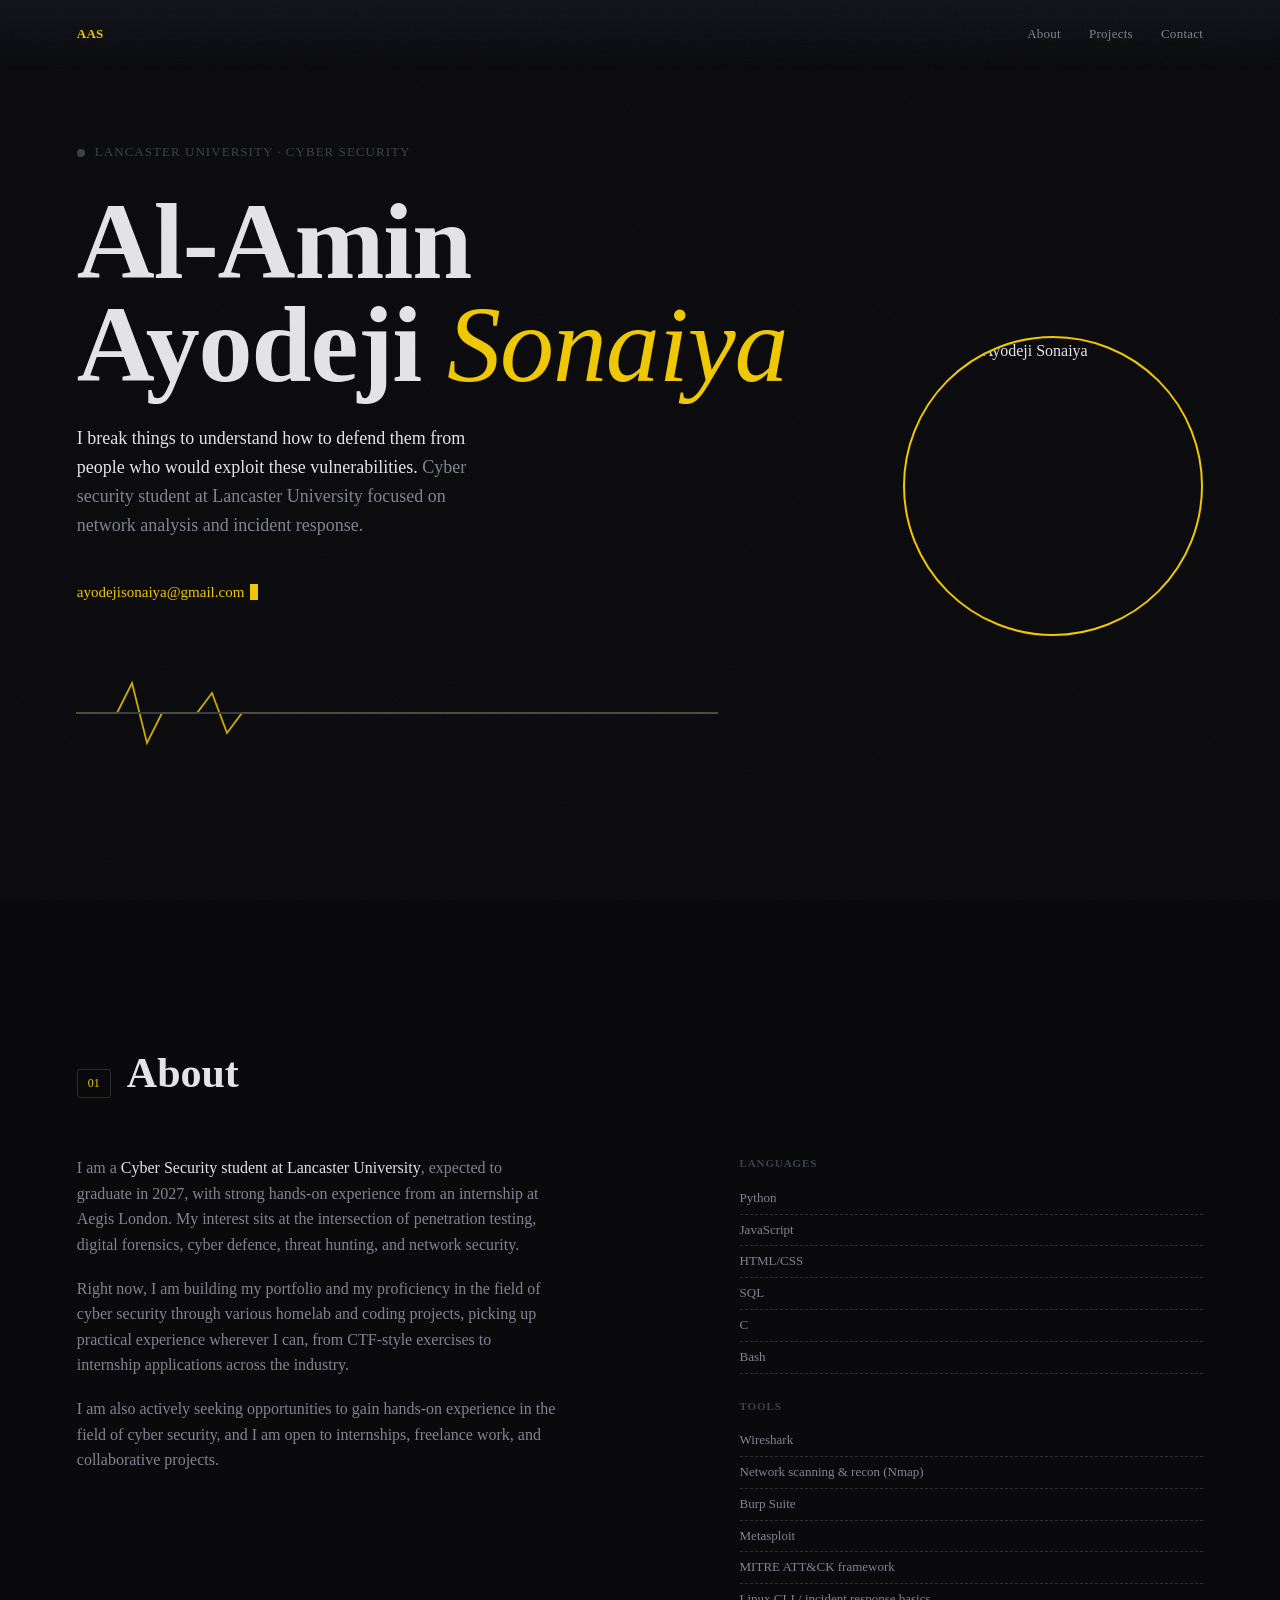
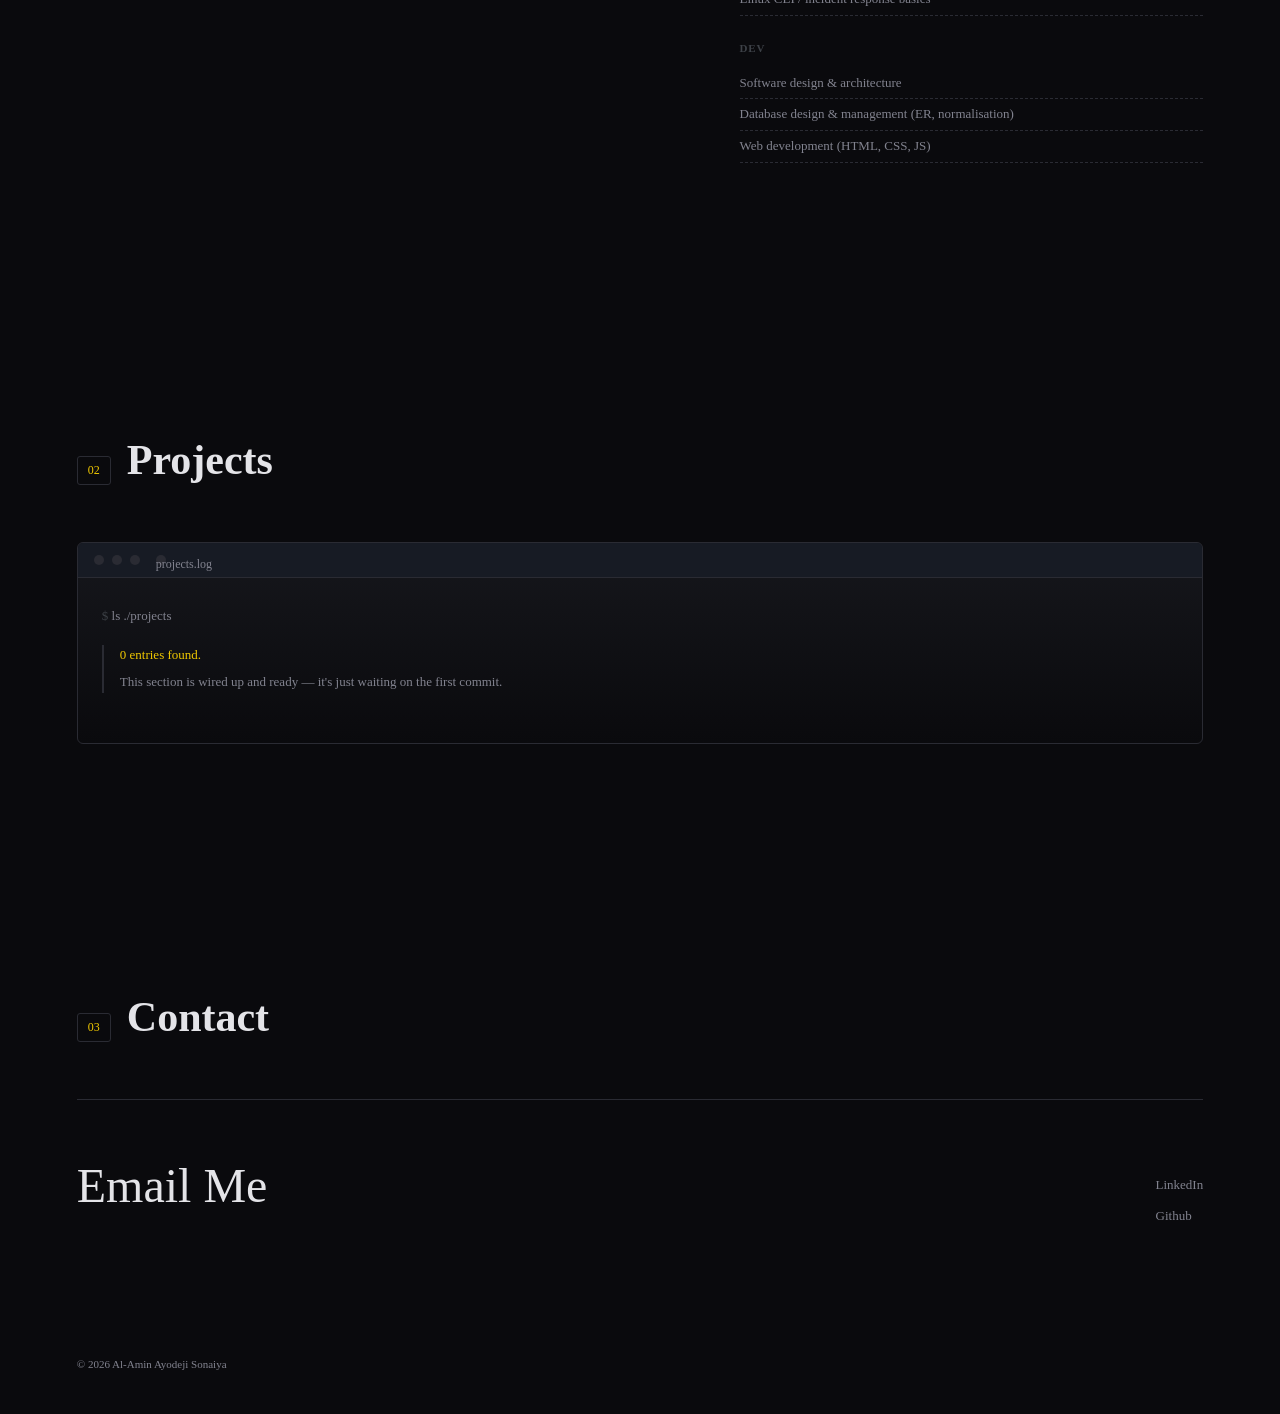
==== index.html @ 7cd94fd4 "Create index.html for personal portfolio This HTML file serves as a personal portfolio for Al-Amin A" ====
<!DOCTYPE html>
<html lang="en">
<head>
<meta charset="UTF-8">
<meta name="viewport" content="width=device-width, initial-scale=1.0">
<title>Al-Amin Ayodeji Sonaiya</title>
<link rel="preconnect" href="https://fonts.googleapis.com">
<link href="https://fonts.googleapis.com/css2?family=JetBrains+Mono:wght@400;500;700&family=Fraunces:opsz,wght@9..144,400;9..144,600;9..144,700&family=Inter:wght@400;500;600&display=swap" rel="stylesheet">
<link rel="stylesheet" href="style.css">
</head>
<body>

<div class="noise"></div>

<nav>
  <div class="logo">AAS</div>
  <div class="links">
    <a href="#about">About</a>
    <a href="#projects">Projects</a>
    <a href="#contact">Contact</a>
  </div>
</nav>

<section class="hero">
  <div class="eyebrow">Lancaster University · Cyber Security</div>
  
  <div class="hero-row">
    <div class="hero-text">
      <h1 class="name">Al-Amin Ayodeji <em>Sonaiya</em></h1>
      <p class="hero-sub">
        <strong>I break things to understand how to defend them from people who would exploit these vulnerabilities.</strong>
        Cyber security student at Lancaster University focused on network analysis and incident response.
      </p>
      <div class="terminal-line">
        <span class="prompt">ayodejisonaiya@gmail.com</span><span class="cursor"></span>
      </div>
      <div class="signature">
        <svg viewBox="0 0 640 90" preserveAspectRatio="none">
          <path id="wave-security" d="M0,45 L40,45 L55,15 L70,75 L85,45 L120,45 L135,25 L150,65 L165,45 L640,45" />
          <path class="secondary" id="wave-decrypt" d="M0,45" />
        </svg>
      </div>
    </div>

    <img src="IMG_3480.JPG" alt="Al-Amin Ayodeji Sonaiya" class="profile-pic">
  </div>
</section>

<section id="about">
  <div class="section-head">
    <span class="tag">01</span>
    <h2>About</h2>
  </div>
  <div class="about-grid">
    <div>
      <p>I am a <strong>Cyber Security student at Lancaster University</strong>, expected to graduate in 2027, with strong hands-on experience from an internship at Aegis London. My interest sits at the intersection of penetration testing, digital forensics, cyber defence, threat hunting, and network security.</p>
      <p>Right now, I am building my portfolio and my proficiency in the field of cyber security through various homelab and coding projects, picking up practical experience wherever I can, from CTF-style exercises to internship applications across the industry.</p>
      <p>I am also actively seeking opportunities to gain hands-on experience in the field of cyber security, and I am open to internships, freelance work, and collaborative projects.</p>
    </div>
    <div class="stack-list">
      <div class="stack-group">
        <h4>Languages</h4>
        <ul>
          <li>Python</li>
          <li>JavaScript</li>
          <li>HTML/CSS</li>
          <li>SQL</li>
          <li>C</li>
          <li>Bash</li>
        </ul>
      </div>
      <div class="stack-group">
        <h4>Tools</h4>
        <ul>
          <li>Wireshark</li>
          <li>Network scanning & recon (Nmap)</li>
          <li>Burp Suite</li>
          <li>Metasploit</li>
          <li>MITRE ATT&CK framework</li>
          <li>Linux CLI / incident response basics</li>
        </ul>
      </div>
      <div class="stack-group">
        <h4>Dev</h4>
        <ul>
          <li>Software design & architecture</li>
          <li>Database design & management (ER, normalisation)</li>
          <li>Web development (HTML, CSS, JS)</li>
        </ul>
      </div>
    </div>
  </div>
</section>

<section id="projects">
  <div class="section-head">
    <span class="tag">02</span>
    <h2>Projects</h2>
  </div>

  <div class="empty-console">
    <div class="console-bar">
      <span></span><span></span><span></span>
      <span class="title">projects.log</span>
    </div>
    <div class="console-body">
      <div class="line"><span class="p">$</span> ls ./projects</div>
      <div class="result">
        <div class="line"><span class="amber">0 entries found.</span></div>
        <div class="line">This section is wired up and ready — it's just waiting on the first commit.</div>
      </div>
    </div>
  </div>

  <!--
    When you're ready to add a project, copy this block into a .project-grid
    container and duplicate the .project-card div per project:

    <div class="project-grid">
      <div class="project-card">
        <div class="num">01</div>
        <h3>Project Name</h3>
        <p>One-line description of what it does and what you used.</p>
      </div>
    </div>
  -->
</section>

<section id="contact">
  <div class="section-head">
    <span class="tag">03</span>
    <h2>Contact</h2>
  </div>
  <div class="contact-block">
    <a class="big" href="mailto:ayodejisonaiya@gmail.com">Email Me</a>
    <div class="contact-links">
      <a href="https://www.linkedin.com/in/ayodeji-sonaiya-b5b19b219" target="_blank">LinkedIn</a>
      <a href="https://github.com/Deji21-ops" target="_blank">Github</a>
    </div>
  </div>
</section>

<footer>
  <span>© 2026 Al-Amin Ayodeji Sonaiya</span>
</footer>

<script src="script.js"></script>

</body>
</html>
---- style.css ----
:root {
    --bg: #0a0a0d;          /* near-black, cooler than current charcoal */
    --bg-panel: #16171c;    /* gunmetal panel */
    --bg-panel-2: #1c1d2366;
    --line: #2a2b33;        /* cold grey border instead of blue-grey */
    --text: #e4e4e8;        /* cooler off-white */
    --text-dim: #82838f;    /* steel grey */
    --amber: #f0c800;       /* Bat-signal yellow, replaces amber */
    --teal: #3d4147;        /* swap teal for a dark slate accent */
}

  * { margin: 0; padding: 0; box-sizing: border-box; }

  body {
    background: var(--bg);
    color: var(--text);
    font-family: var(--body);
    line-height: 1.6;
    overflow-x: hidden;
  }

  ::selection { background: var(--amber); color: var(--bg); }

  a { color: inherit; }

  .noise {
    position: fixed;
    inset: 0;
    pointer-events: none;
    opacity: 0.035;
    z-index: 999;
    background-image: url("data:image/svg+xml,%3Csvg xmlns='http://www.w3.org/2000/svg'%3E%3Cfilter id='n'%3E%3CfeTurbulence type='fractalNoise' baseFrequency='0.9' numOctaves='2' stitchTiles='stitch'/%3E%3C/filter%3E%3Crect width='100%25' height='100%25' filter='url(%23n)'/%3E%3C/svg%3E");
  }

  nav {
    position: fixed;
    top: 0; left: 0; right: 0;
    display: flex;
    justify-content: space-between;
    align-items: center;
    padding: 24px 6vw;
    z-index: 100;
    font-family: var(--mono);
    font-size: 13px;
    letter-spacing: 0.02em;
    backdrop-filter: blur(8px);
    background: linear-gradient(to bottom, rgba(18,21,28,0.9), transparent);
  }

  nav .logo { color: var(--amber); font-weight: 700; }
  nav .links { display: flex; gap: 28px; }
  nav .links a { color: var(--text-dim); text-decoration: none; transition: color 0.2s; }
  nav .links a:hover { color: var(--amber); }

  section { padding: 140px 6vw 100px; position: relative; }

  /* HERO */
  .hero {
    min-height: 100svh;
    display: flex;
    flex-direction: column;
    justify-content: center;
    padding-top: 100px;
  }

  .eyebrow {
    font-family: var(--mono);
    font-size: 13px;
    color: var(--teal);
    letter-spacing: 0.08em;
    text-transform: uppercase;
    display: flex;
    align-items: center;
    gap: 10px;
    margin-bottom: 28px;
  }

  .profile-pic {
    width: 140px;
    height: 140px;
    border-radius: 50%;
    object-fit: cover;
    border: 2px solid #4a4d57;
   /* box-shadow: 0 0 0 12px rgba(240, 200, 0, 0.25);*/
    margin-top: 24px;
}

  .eyebrow::before {
    content: '';
    width: 8px; height: 8px;
    background: var(--teal);
    border-radius: 50%;
    animation: pulse 2s infinite;
  }

  @keyframes pulse {
    0%, 100% { opacity: 1; }
    50% { opacity: 0.3; }
  }

  h1.name {
    font-family: var(--display);
    font-size: clamp(48px, 9vw, 108px);
    font-weight: 600;
    line-height: 0.95;
    letter-spacing: -0.01em;
    max-width: 14ch;
  }

  h1.name em {
    font-style: italic;
    font-weight: 400;
    color: var(--amber);
  }

  .hero-sub {
    margin-top: 28px;
    max-width: 46ch;
    font-size: 18px;
    color: var(--text-dim);
  }

  .hero-sub strong { color: var(--text); font-weight: 500; }

  .terminal-line {
    margin-top: 40px;
    font-family: var(--mono);
    font-size: 15px;
    color: var(--text-dim);
    display: flex;
    align-items: center;
    gap: 4px;
  }

  .terminal-line .prompt { color: var(--amber); }
  .terminal-line .cursor {
    display: inline-block;
    width: 8px; height: 16px;
    background: var(--amber);
    animation: blink 1s step-end infinite;
    margin-left: 2px;
  }

  @keyframes blink { 50% { opacity: 0; } }

  /* SIGNATURE: waveform-to-waveform SVG */
  .signature {
    margin-top: 64px;
    width: 100%;
    max-width: 640px;
    height: 90px;
  }

  .signature svg { width: 100%; height: 100%; overflow: visible; }
  .signature path {
    fill: none;
    stroke: var(--amber);
    stroke-width: 1.8;
    stroke-linecap: round;
    opacity: 0.85;
  }
  .signature path.secondary { stroke: var(--teal); opacity: 0.5; }

  /* SECTION HEADERS */
  .section-head {
    display: flex;
    align-items: baseline;
    gap: 16px;
    margin-bottom: 48px;
  }

  .section-head .tag {
    font-family: var(--mono);
    font-size: 12px;
    color: var(--amber);
    border: 1px solid var(--line);
    padding: 4px 10px;
    border-radius: 3px;
  }

  .section-head h2 {
    font-family: var(--display);
    font-size: clamp(28px, 4vw, 42px);
    font-weight: 600;
  }

  /* ABOUT */
  .about-grid {
    display: grid;
    grid-template-columns: 1.3fr 1fr;
    gap: 60px;
  }

  .about-grid p { color: var(--text-dim); font-size: 16px; margin-bottom: 18px; max-width: 60ch; }
  .about-grid p strong { color: var(--text); font-weight: 500; }

  .stack-list {
    font-family: var(--mono);
    font-size: 13px;
  }

  .stack-list .stack-group { margin-bottom: 24px; }
  .stack-list .stack-group h4 {
    color: var(--teal);
    font-size: 11px;
    text-transform: uppercase;
    letter-spacing: 0.08em;
    margin-bottom: 10px;
  }
  .stack-list ul { list-style: none; }
  .stack-list li {
    color: var(--text-dim);
    padding: 5px 0;
    border-bottom: 1px dashed var(--line);
  }

  /* PROJECTS - empty state */
  .empty-console {
    border: 1px solid var(--line);
    border-radius: 6px;
    background: linear-gradient(180deg, var(--bg-panel), var(--bg));
    font-family: var(--mono);
    font-size: 13px;
    overflow: hidden;
  }

  .console-bar {
    display: flex;
    align-items: center;
    gap: 8px;
    padding: 12px 16px;
    border-bottom: 1px solid var(--line);
    background: #171b24;
  }

  .console-bar span {
    width: 10px; height: 10px;
    border-radius: 50%;
    background: var(--line);
  }

  .console-bar .title { margin-left: 8px; color: var(--text-dim); font-size: 12px; }

  .console-body { padding: 28px 24px; color: var(--text-dim); }
  .console-body .line { margin-bottom: 6px; }
  .console-body .line .p { color: var(--teal); }
  .console-body .line .amber { color: var(--amber); }
  .console-body .result { margin: 18px 0 22px; padding-left: 16px; border-left: 2px solid var(--line); }
  .console-body .result strong { color: var(--text); }

  .empty-cta {
    display: inline-flex;
    align-items: center;
    gap: 8px;
    margin-top: 8px;
    font-family: var(--mono);
    font-size: 12px;
    color: var(--amber);
    border: 1px solid var(--amber);
    padding: 8px 14px;
    border-radius: 4px;
    text-decoration: none;
    transition: all 0.2s;
  }
  .empty-cta:hover { background: var(--amber); color: var(--bg); }

  /* project card template (hidden reference, reused via JS clone) */
  .project-grid {
    display: grid;
    grid-template-columns: repeat(auto-fill, minmax(280px, 1fr));
    gap: 20px;
    margin-top: 20px;
  }

  .project-card {
    border: 1px solid var(--line);
    border-radius: 6px;
    padding: 22px;
    background: var(--bg-panel);
    transition: transform 0.2s, border-color 0.2s;
  }
  .project-card:hover { transform: translateY(-3px); border-color: var(--amber); }
  .project-card .num { font-family: var(--mono); font-size: 11px; color: var(--teal); }
  .project-card h3 { font-family: var(--display); font-size: 20px; margin: 8px 0 8px; }
  .project-card p { color: var(--text-dim); font-size: 14px; }

  /* CONTACT */
  .contact-block {
    display: flex;
    justify-content: space-between;
    align-items: flex-end;
    flex-wrap: wrap;
    gap: 40px;
    border-top: 1px solid var(--line);
    padding-top: 48px;
  }

  .contact-block a.big {
    font-family: var(--display);
    font-size: clamp(28px, 5vw, 48px);
    text-decoration: none;
    border-bottom: 2px solid transparent;
    transition: border-color 0.2s, color 0.2s;
  }
  .contact-block a.big:hover { border-color: var(--amber); color: var(--amber); }

  .contact-links { display: flex; flex-direction: column; gap: 10px; font-family: var(--mono); font-size: 13px; }
  .contact-links a { color: var(--text-dim); text-decoration: none; }
  .contact-links a:hover { color: var(--teal); }

  footer {
    padding: 30px 6vw 40px;
    font-family: var(--mono);
    font-size: 11px;
    color: var(--text-dim);
    display: flex;
    justify-content: space-between;
  }

  @media (max-width: 720px) {
    .about-grid { grid-template-columns: 1fr; }
    nav .links { display: none; }
    .contact-block { flex-direction: column; align-items: flex-start; }
  }

  @media (prefers-reduced-motion: reduce) {
    * { animation: none !important; transition: none !important; }
  }

  :focus-visible {
    outline: 2px solid var(--amber);
    outline-offset: 3px;
  }

  .hero-row {
    display: flex;
    align-items: center;
    justify-content: space-between;
    gap: 48px;
}

.hero-text {
    flex: 1;
}

.profile-pic {
    width: 300px;
    height: 300px;
    border-radius: 50%;
    object-fit: cover;
    border: 2px solid var(--amber);
    flex-shrink: 0;
}
  @media (max-width: 720px) {
    .hero-row {
        flex-direction: column;
        align-items: flex-start;
    }
}
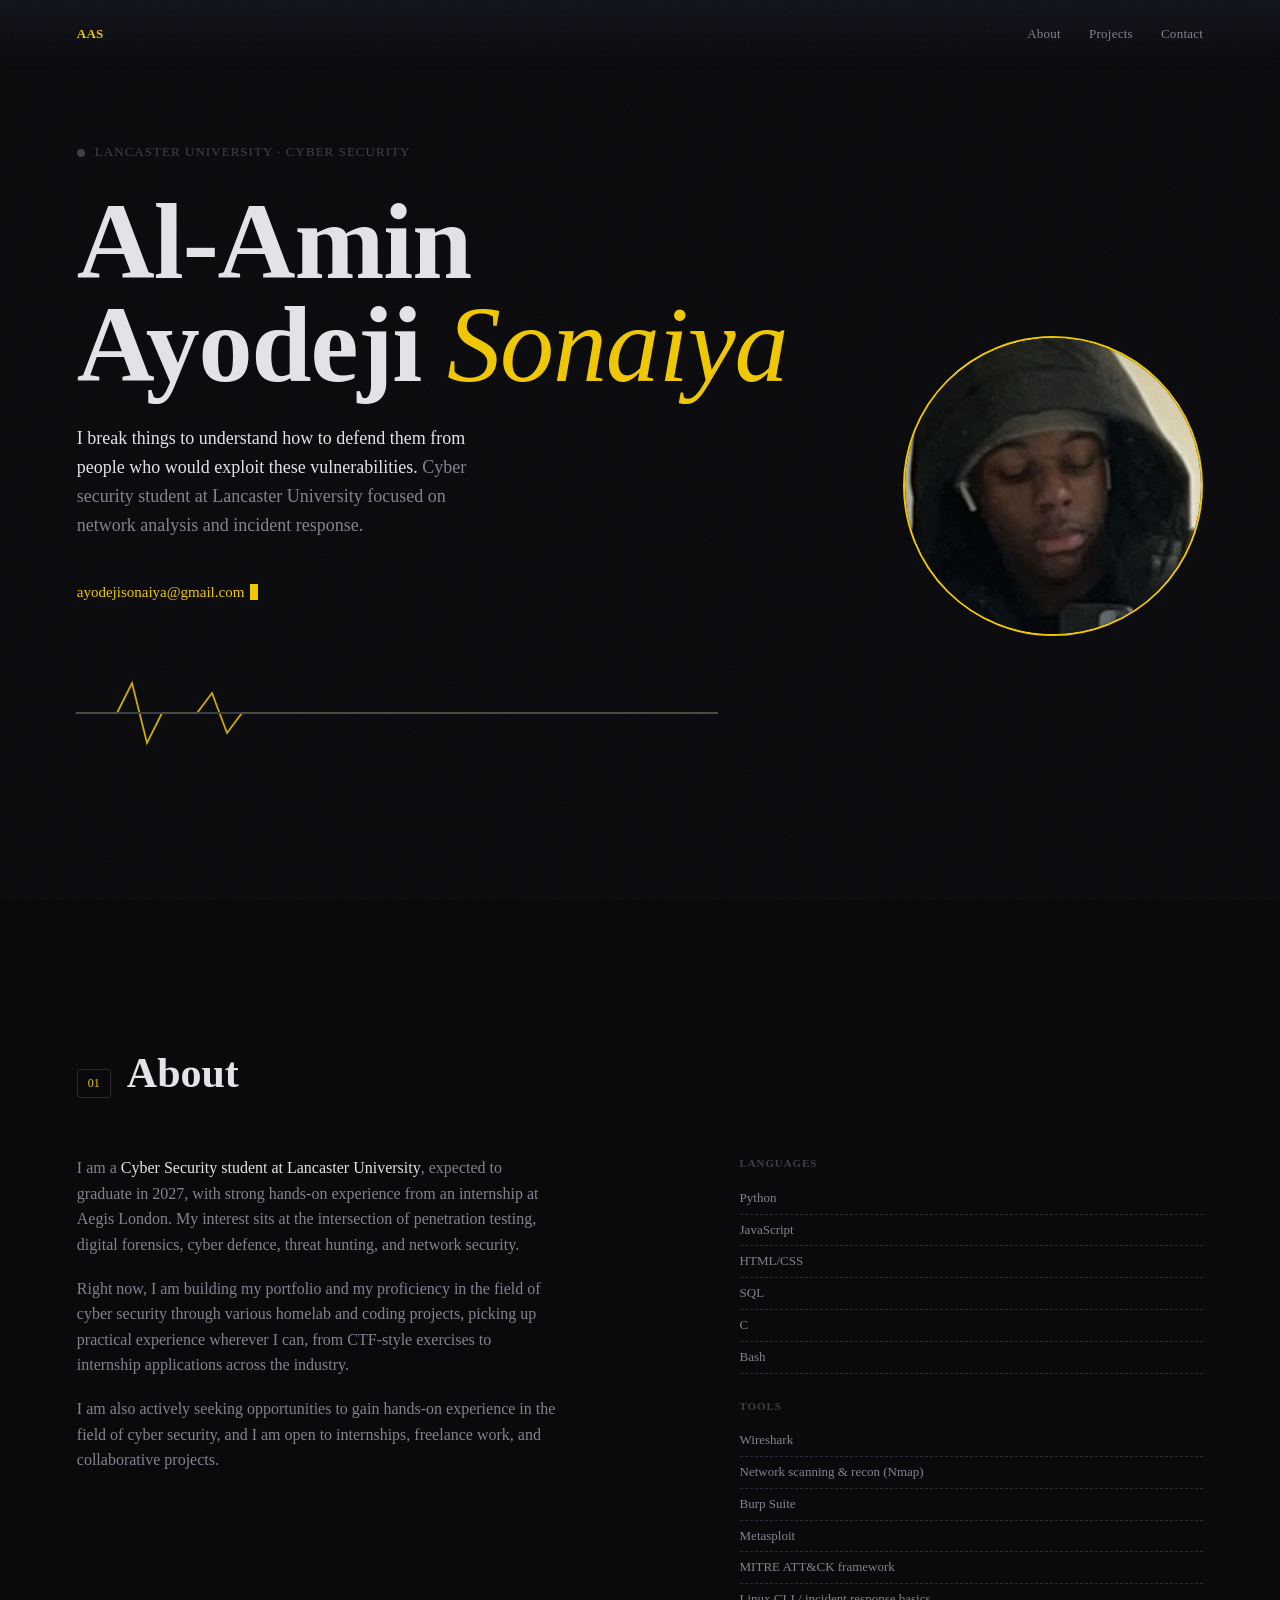
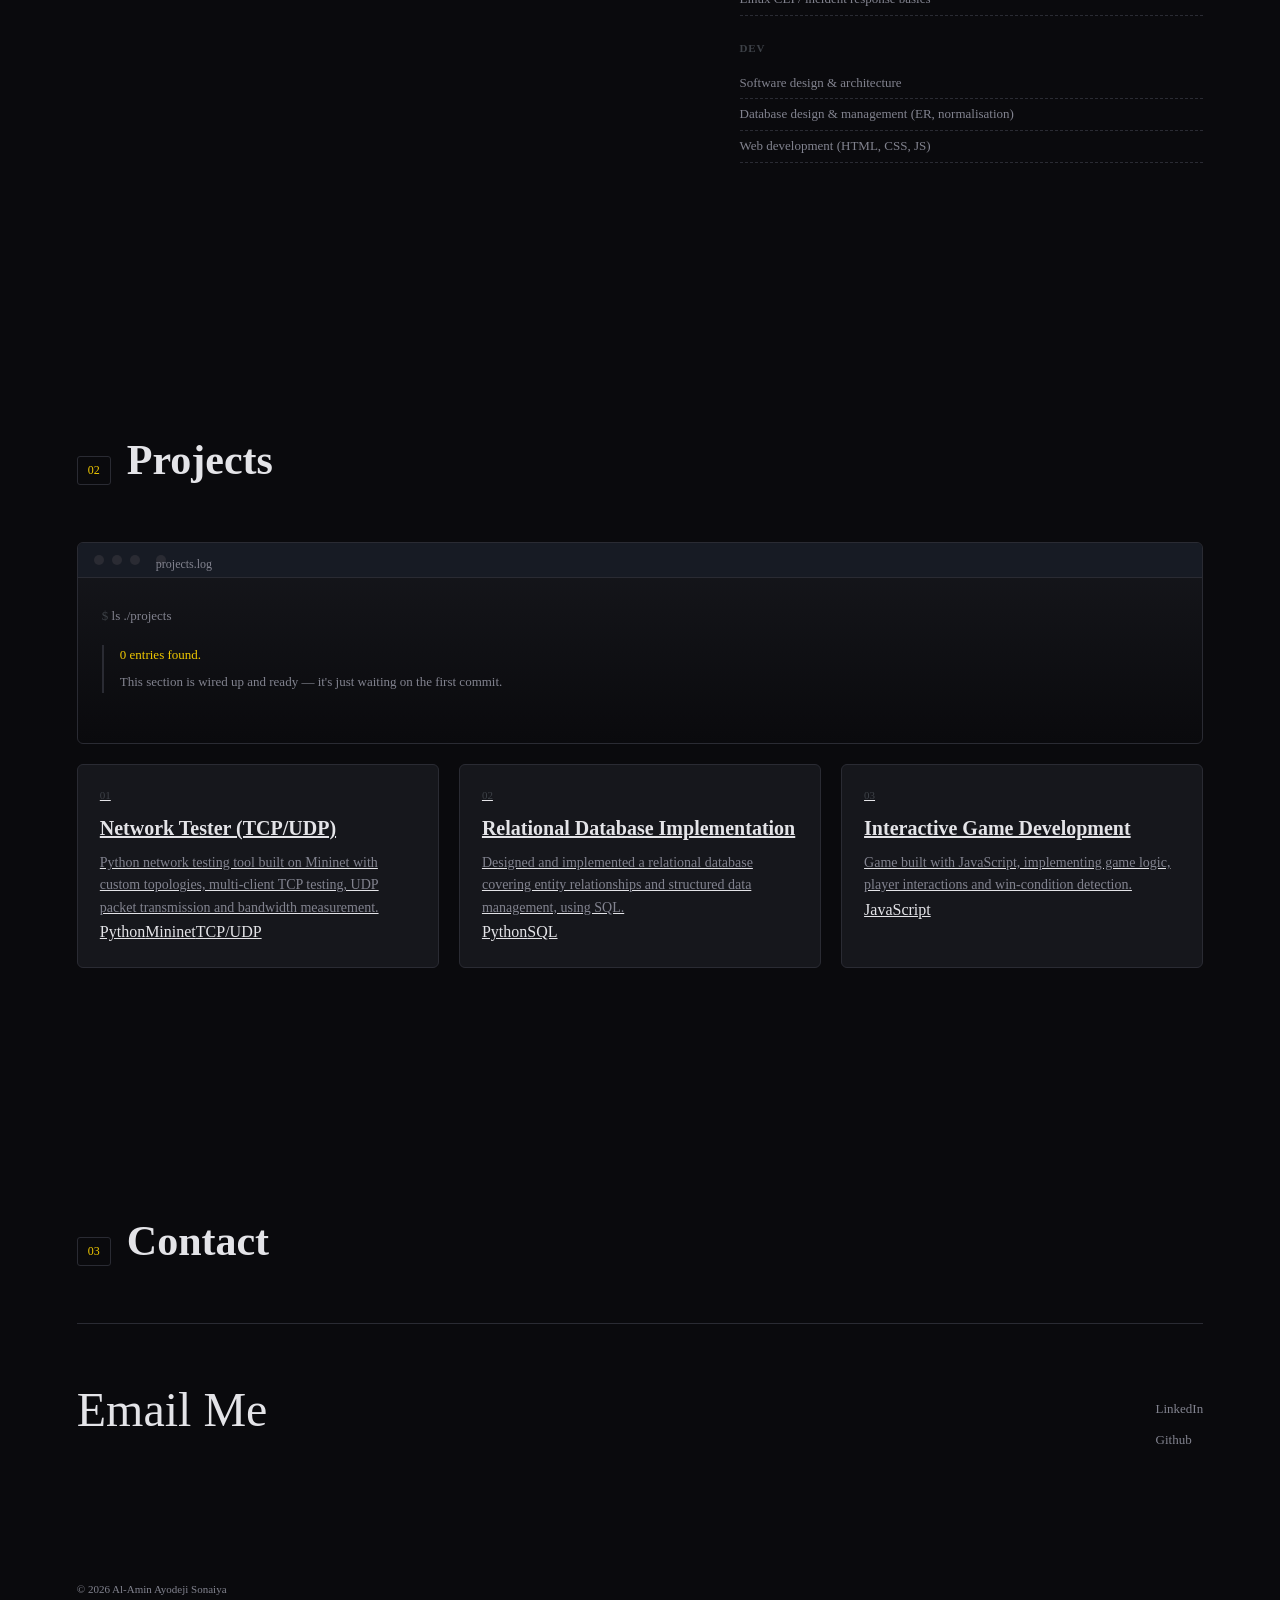
==== commit 7649158b: "add projects to website Add project cards for network tester and database implementation and interac" ====
--- a/index.html
+++ b/index.html
@@ -124,6 +124,32 @@
       </div>
     </div>
   -->
+
+<div class="project-grid">
+
+    <a class="project-card" href="https://github.com/Deji21-ops/Network-Tester-TCP-UDP" target="_blank" rel="noopener noreferrer">
+      <div class="num">01</div>
+      <h3>Network Tester (TCP/UDP)</h3>
+      <p>Python network testing tool built on Mininet with custom topologies, multi-client TCP testing, UDP packet transmission and bandwidth measurement.</p>
+      <div class="tags"><span>Python</span><span>Mininet</span><span>TCP/UDP</span></div>
+    </a>
+
+    <a class="project-card" href="https://github.com/Deji21-ops/Database-Implementation-" target="_blank" rel="noopener noreferrer">
+      <div class="num">02</div>
+      <h3>Relational Database Implementation</h3>
+      <p>Designed and implemented a relational database covering entity relationships and structured data management, using SQL.</p>
+      <div class="tags"><span>Python</span><span>SQL</span></div>
+    </a>
+
+    <a class="project-card" href="https://github.com/Deji21-ops/Connect-4-Interactive-Game-Development" target="_blank" rel="noopener noreferrer">
+      <div class="num">03</div>
+      <h3>Interactive Game Development</h3>
+      <p>Game built with JavaScript, implementing game logic, player interactions and win-condition detection.</p>
+      <div class="tags"><span>JavaScript</span></div>
+    </a>
+
+  </div>
+  
 </section>
 
 <section id="contact">
